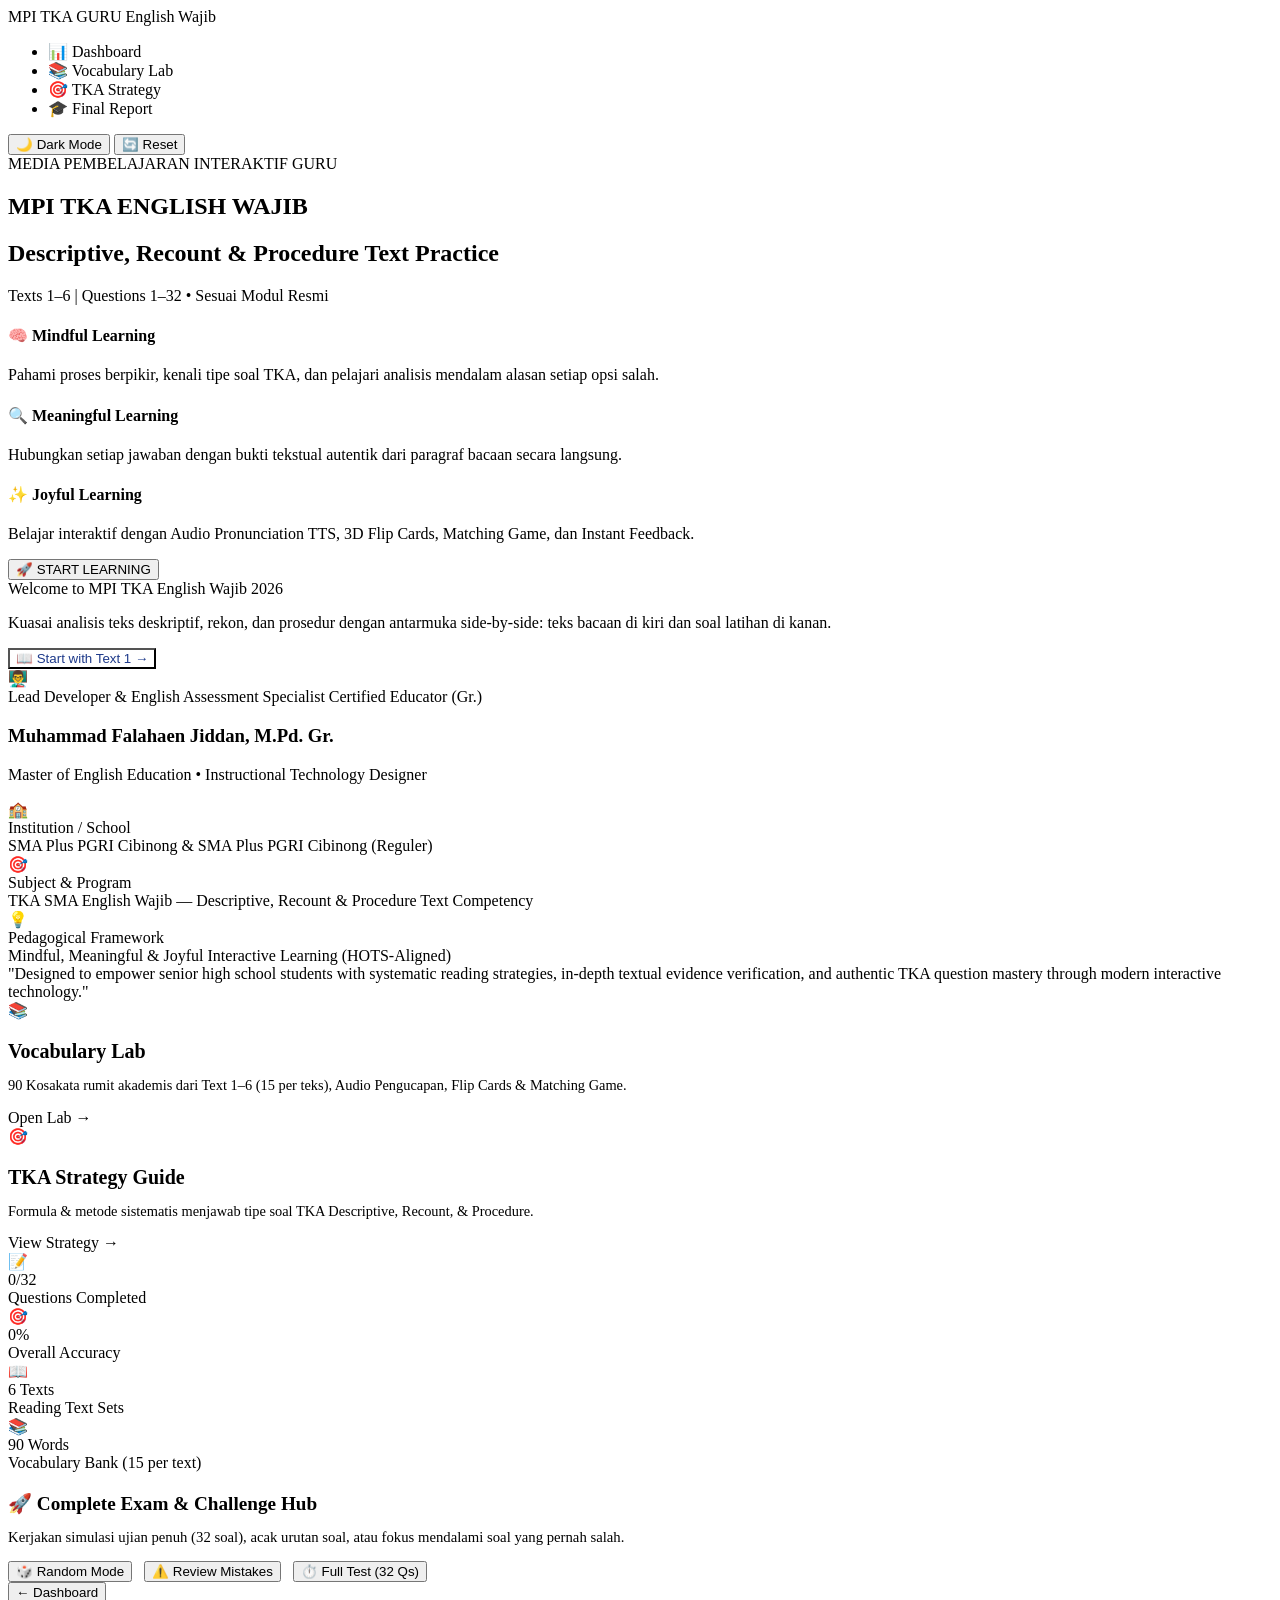
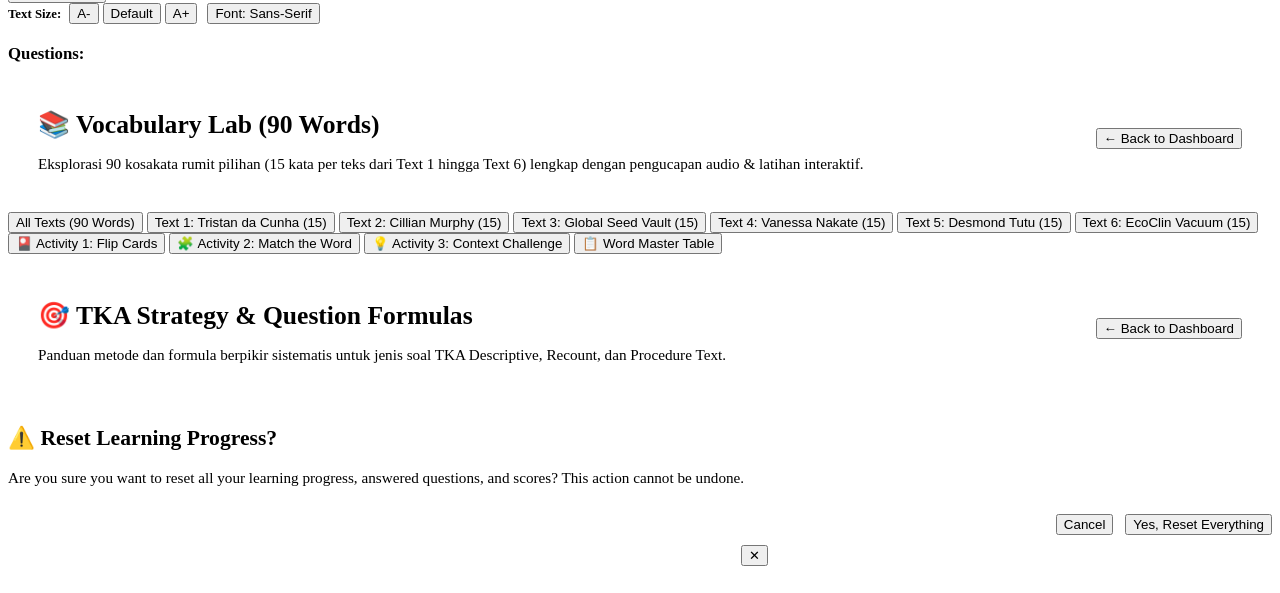
==== index.html @ 9bc015b2 "Upload index.html - MPI TKA English Wajib 2026" ====
<!DOCTYPE html>
<html lang="en" data-theme="light">
<head>
  <meta charset="UTF-8">
  <meta name="viewport" content="width=device-width, initial-scale=1.0">
  <title>MPI TKA ENGLISH WAJIB — Descriptive, Recount & Procedure Text Practice (Texts 1–6 | Questions 1–32)</title>
  <meta name="description" content="Media Pembelajaran Interaktif (MPI) TKA Bahasa Inggris SMA - Descriptive, Recount, & Procedure Text dengan Kunci Resmi, Bukti Tekstual, dan Analisis Pengecoh Lengkap.">
  
  <!-- Google Fonts: Inter & Merriweather -->
  <link rel="preconnect" href="https://fonts.googleapis.com">
  <link rel="preconnect" href="https://fonts.gstatic.com" crossorigin>
  <link href="https://fonts.googleapis.com/css2?family=Inter:wght@400;500;600;700;800;900&family=Merriweather:ital,wght@0,300;0,400;0,700;1,300;1,400&display=swap" rel="stylesheet">
  
  <!-- Stylesheet -->
  <link rel="stylesheet" href="style.css">
</head>
<body>
  <div class="app-container">
    
    <!-- ==========================================
         TOP NAVIGATION BAR (TEACHER MODE)
    ========================================== -->
    <header class="navbar">
      <div class="nav-brand" onclick="setView('dashboard')">
        <span class="brand-badge">MPI TKA GURU</span>
        <span class="brand-title">English Wajib</span>
      </div>

      <nav>
        <ul class="nav-links">
          <li class="nav-item active" data-view="dashboard" onclick="setView('dashboard')">📊 Dashboard</li>
          <li class="nav-item" data-view="vocab_lab" onclick="setView('vocab_lab')">📚 Vocabulary Lab</li>
          <li class="nav-item" data-view="tka_strategy" onclick="setView('tka_strategy')">🎯 TKA Strategy</li>
          <li class="nav-item" data-view="final_review" onclick="setView('final_review')">🎓 Final Report</li>
        </ul>
      </nav>

      <div class="nav-actions">
        <!-- Dark/Light Mode Switcher -->
        <button class="btn-theme-toggle" id="btn-theme-toggle" onclick="toggleTheme()">
          <span id="theme-icon">🌙</span> <span id="theme-label">Dark Mode</span>
        </button>
        <button class="btn btn-danger btn-sm" onclick="openResetModal()">🔄 Reset</button>
      </div>
    </header>

    <!-- ==========================================
         MAIN CONTENT VIEWS
    ========================================== -->
    <main class="main-view">

      <!-- 1. LANDING PAGE VIEW -->
      <section id="view-landing" class="view-section active">
        <div class="hero-container">
          <div class="hero-card">
            <span class="hero-subtitle-tag">MEDIA PEMBELAJARAN INTERAKTIF GURU</span>
            <h1 class="hero-title">MPI TKA ENGLISH WAJIB</h1>
            <h2 class="hero-subtitle">Descriptive, Recount & Procedure Text Practice</h2>
            <p class="hero-scope">Texts 1–6 | Questions 1–32 • Sesuai Modul Resmi</p>

            <div class="hero-features-grid">
              <div class="hero-feature-item">
                <h4>🧠 Mindful Learning</h4>
                <p>Pahami proses berpikir, kenali tipe soal TKA, dan pelajari analisis mendalam alasan setiap opsi salah.</p>
              </div>
              <div class="hero-feature-item">
                <h4>🔍 Meaningful Learning</h4>
                <p>Hubungkan setiap jawaban dengan bukti tekstual autentik dari paragraf bacaan secara langsung.</p>
              </div>
              <div class="hero-feature-item">
                <h4>✨ Joyful Learning</h4>
                <p>Belajar interaktif dengan Audio Pronunciation TTS, 3D Flip Cards, Matching Game, dan Instant Feedback.</p>
              </div>
            </div>

            <div>
              <button class="btn btn-primary btn-lg" onclick="setView('dashboard')">
                🚀 START LEARNING
              </button>
            </div>
          </div>
        </div>
      </section>

      <!-- 2. DASHBOARD VIEW -->
      <section id="view-dashboard" class="view-section">
        
        <!-- Welcome Hero Banner -->
        <div class="dashboard-hero-banner">
          <div>
            <div class="dash-banner-title">Welcome to MPI TKA English Wajib 2026</div>
            <p class="dash-banner-subtitle">Kuasai analisis teks deskriptif, rekon, dan prosedur dengan antarmuka side-by-side: teks bacaan di kiri dan soal latihan di kanan.</p>
          </div>
          <div>
            <button class="btn btn-primary btn-lg" style="background: white; color: #1e3a8a;" onclick="openTextWorkspace(1)">
              📖 Start with Text 1 →
            </button>
          </div>
        </div>

        <!-- Developer & Academic Profile Card (Top Position) -->
        <div class="developer-profile-card">
          <div class="dev-profile-header">
            <div class="dev-avatar-box">👨‍🏫</div>
            <div>
              <div class="dev-badge-row">
                <span class="badge badge-blue">Lead Developer & English Assessment Specialist</span>
                <span class="badge badge-green">Certified Educator (Gr.)</span>
              </div>
              <h3 class="dev-name">Muhammad Falahaen Jiddan, M.Pd. Gr.</h3>
              <p class="dev-role">Master of English Education • Instructional Technology Designer</p>
            </div>
          </div>

          <div class="dev-details-grid">
            <div class="dev-detail-item">
              <div class="dev-detail-icon">🏫</div>
              <div>
                <div class="dev-detail-label">Institution / School</div>
                <div class="dev-detail-value">SMA Plus PGRI Cibinong & SMA Plus PGRI Cibinong (Reguler)</div>
              </div>
            </div>

            <div class="dev-detail-item">
              <div class="dev-detail-icon">🎯</div>
              <div>
                <div class="dev-detail-label">Subject & Program</div>
                <div class="dev-detail-value">TKA SMA English Wajib — Descriptive, Recount & Procedure Text Competency</div>
              </div>
            </div>

            <div class="dev-detail-item">
              <div class="dev-detail-icon">💡</div>
              <div>
                <div class="dev-detail-label">Pedagogical Framework</div>
                <div class="dev-detail-value">Mindful, Meaningful & Joyful Interactive Learning (HOTS-Aligned)</div>
              </div>
            </div>
          </div>

          <div class="dev-bio-quote">
            "Designed to empower senior high school students with systematic reading strategies, in-depth textual evidence verification, and authentic TKA question mastery through modern interactive technology."
          </div>
        </div>

        <!-- Direct Hub Cards: Vocab Lab & TKA Strategy -->
        <div class="dash-hub-grid">
          <div class="dash-hub-card" onclick="setView('vocab_lab')">
            <div class="hub-card-left">
              <div class="hub-icon-box">📚</div>
              <div>
                <h3 style="font-size: 1.25rem; font-weight: 800; color: var(--text-main); margin-bottom: 4px;">Vocabulary Lab</h3>
                <p style="font-size: 0.9rem; color: var(--text-muted);">90 Kosakata rumit akademis dari Text 1–6 (15 per teks), Audio Pengucapan, Flip Cards & Matching Game.</p>
              </div>
            </div>
            <span class="btn btn-outline btn-sm">Open Lab →</span>
          </div>

          <div class="dash-hub-card" onclick="setView('tka_strategy')">
            <div class="hub-card-left">
              <div class="hub-icon-box" style="background: var(--accent-amber-light); color: var(--accent-amber);">🎯</div>
              <div>
                <h3 style="font-size: 1.25rem; font-weight: 800; color: var(--text-main); margin-bottom: 4px;">TKA Strategy Guide</h3>
                <p style="font-size: 0.9rem; color: var(--text-muted);">Formula & metode sistematis menjawab tipe soal TKA Descriptive, Recount, & Procedure.</p>
              </div>
            </div>
            <span class="btn btn-outline btn-sm">View Strategy →</span>
          </div>
        </div>

        <!-- Global Stats Overview -->
        <div class="overview-stats-grid">
          <div class="stat-card">
            <div class="stat-icon">📝</div>
            <div>
              <div class="stat-val" id="stat-total-questions">0/32</div>
              <div class="stat-label">Questions Completed</div>
            </div>
          </div>
          <div class="stat-card">
            <div class="stat-icon">🎯</div>
            <div>
              <div class="stat-val" id="stat-total-accuracy">0%</div>
              <div class="stat-label">Overall Accuracy</div>
            </div>
          </div>
          <div class="stat-card">
            <div class="stat-icon">📖</div>
            <div>
              <div class="stat-val">6 Texts</div>
              <div class="stat-label">Reading Text Sets</div>
            </div>
          </div>
          <div class="stat-card">
            <div class="stat-icon">📚</div>
            <div>
              <div class="stat-val">90 Words</div>
              <div class="stat-label">Vocabulary Bank (15 per text)</div>
            </div>
          </div>
        </div>

        <!-- 6 Text Modules Grid -->
        <div class="text-cards-grid" id="dashboard-text-cards">
          <!-- Dynamically injected text cards -->
        </div>

        <!-- Learning Modes Hub -->
        <div class="mode-triggers-grid">
          <div>
            <h3 style="font-size: 1.2rem; font-weight: 800; color: var(--text-main); margin-bottom: 4px;">🚀 Complete Exam & Challenge Hub</h3>
            <p style="font-size: 0.92rem; color: var(--text-muted);">Kerjakan simulasi ujian penuh (32 soal), acak urutan soal, atau fokus mendalami soal yang pernah salah.</p>
          </div>
          <div style="display: flex; gap: 12px; flex-wrap: wrap;">
            <button class="btn btn-outline" onclick="startTestMode('random')">🎲 Random Mode</button>
            <button class="btn btn-outline" onclick="startTestMode('review_mistakes')">⚠️ Review Mistakes</button>
            <button class="btn btn-primary" onclick="startTestMode('full_test')">⏱️ Full Test (32 Qs)</button>
          </div>
        </div>

      </section>

      <!-- 3. SIDE-BY-SIDE TEXT WORKSPACE (LEFT: READ TEXT | RIGHT: PRACTICE QUESTIONS) -->
      <section id="view-text_workspace" class="view-section">
        
        <!-- Top Toolbar -->
        <div class="workspace-top-bar">
          <div style="display: flex; align-items: center; gap: 14px;">
            <button class="btn btn-secondary btn-sm" onclick="setView('dashboard')">← Dashboard</button>
            <div id="workspace-text-title" style="font-size: 1.15rem; font-weight: 800; color: var(--text-main);"></div>
          </div>

          <div style="display: flex; align-items: center; gap: 12px;">
            <div class="font-size-control-group">
              <span style="font-size: 0.8rem; font-weight: 700; color: var(--text-muted); margin-right: 4px;">Text Size:</span>
              <button class="btn-font-ctrl" onclick="changeFontSize(-1)">A-</button>
              <button class="btn-font-ctrl" onclick="changeFontSize(0)">Default</button>
              <button class="btn-font-ctrl" onclick="changeFontSize(1)">A+</button>
              <button class="btn-font-ctrl" onclick="toggleFontFamily()" style="margin-left: 6px;">Font: <span id="font-family-label">Sans-Serif</span></button>
            </div>
          </div>
        </div>

        <!-- Split Grid Container -->
        <div class="workspace-split-container">
          
          <!-- LEFT PANEL: READING TEXT -->
          <div class="workspace-left-panel" id="workspace-left-reading-panel">
            <h2 class="reading-article-title" id="ws-reading-title"></h2>
            <div class="reading-citation" id="ws-reading-citation"></div>
            <div id="ws-reading-content">
              <!-- Paragraphs injected here -->
            </div>
          </div>

          <!-- RIGHT PANEL: PRACTICE QUESTIONS & INSTANT FEEDBACK -->
          <div class="workspace-right-panel" id="workspace-right-practice-panel">
            
            <div class="practice-header-bar">
              <span style="font-weight: 800; color: var(--text-main); font-size: 1.05rem;">Questions:</span>
              <div class="practice-q-nav" id="ws-practice-q-nav">
                <!-- Pills injected -->
              </div>
            </div>

            <!-- Main Question Canvas -->
            <div id="ws-practice-canvas">
              <!-- Question or Review Injected -->
            </div>

          </div>

        </div>
      </section>

      <!-- 4. GLOBAL VOCABULARY LAB VIEW -->
      <section id="view-vocab_lab" class="view-section">
        <div class="global-vocab-container">
          
          <div style="background: var(--bg-card); padding: 24px 30px; border-radius: 14px; border: 1px solid var(--border-color); display: flex; justify-content: space-between; align-items: center; flex-wrap: wrap; gap: 16px;">
            <div>
              <h2 style="font-size: 1.6rem; font-weight: 900; color: var(--text-main); margin-bottom: 4px;">📚 Vocabulary Lab (90 Words)</h2>
              <p style="font-size: 0.95rem; color: var(--text-muted);">Eksplorasi 90 kosakata rumit pilihan (15 kata per teks dari Text 1 hingga Text 6) lengkap dengan pengucapan audio & latihan interaktif.</p>
            </div>
            <button class="btn btn-secondary btn-sm" onclick="setView('dashboard')">← Back to Dashboard</button>
          </div>

          <!-- Filter by Text -->
          <div class="vocab-filter-pills">
            <button class="vocab-filter-pill active" data-textfilter="all" onclick="filterVocabByText('all')">All Texts (90 Words)</button>
            <button class="vocab-filter-pill" data-textfilter="1" onclick="filterVocabByText(1)">Text 1: Tristan da Cunha (15)</button>
            <button class="vocab-filter-pill" data-textfilter="2" onclick="filterVocabByText(2)">Text 2: Cillian Murphy (15)</button>
            <button class="vocab-filter-pill" data-textfilter="3" onclick="filterVocabByText(3)">Text 3: Global Seed Vault (15)</button>
            <button class="vocab-filter-pill" data-textfilter="4" onclick="filterVocabByText(4)">Text 4: Vanessa Nakate (15)</button>
            <button class="vocab-filter-pill" data-textfilter="5" onclick="filterVocabByText(5)">Text 5: Desmond Tutu (15)</button>
            <button class="vocab-filter-pill" data-textfilter="6" onclick="filterVocabByText(6)">Text 6: EcoClin Vacuum (15)</button>
          </div>

          <!-- Activity Nav -->
          <div class="vocab-activity-nav">
            <button class="vocab-mode-btn active" data-mode="flipcard" onclick="setGlobalVocabActivity('flipcard')">🎴 Activity 1: Flip Cards</button>
            <button class="vocab-mode-btn" data-mode="matching" onclick="setGlobalVocabActivity('matching')">🧩 Activity 2: Match the Word</button>
            <button class="vocab-mode-btn" data-mode="context" onclick="setGlobalVocabActivity('context')">💡 Activity 3: Context Challenge</button>
            <button class="vocab-mode-btn" data-mode="list" onclick="setGlobalVocabActivity('list')">📋 Word Master Table</button>
          </div>

          <!-- Content Canvas -->
          <div id="global-vocab-content-area"></div>

        </div>
      </section>

      <!-- 5. GLOBAL TKA STRATEGY VIEW -->
      <section id="view-tka_strategy" class="view-section">
        <div class="strategy-container">
          
          <div style="background: var(--bg-card); padding: 24px 30px; border-radius: 14px; border: 1px solid var(--border-color); display: flex; justify-content: space-between; align-items: center; flex-wrap: wrap; gap: 16px;">
            <div>
              <h2 style="font-size: 1.6rem; font-weight: 900; color: var(--text-main); margin-bottom: 4px;">🎯 TKA Strategy & Question Formulas</h2>
              <p style="font-size: 0.95rem; color: var(--text-muted);">Panduan metode dan formula berpikir sistematis untuk jenis soal TKA Descriptive, Recount, dan Procedure Text.</p>
            </div>
            <button class="btn btn-secondary btn-sm" onclick="setView('dashboard')">← Back to Dashboard</button>
          </div>

          <div class="strategy-grid" id="global-strategy-cards-container">
            <!-- Strategy cards injected here -->
          </div>

        </div>
      </section>

      <!-- 6. FINAL TKA REVIEW & REPORT -->
      <section id="view-final_review" class="view-section">
        <div id="final-review-container">
          <!-- Injected dynamically -->
        </div>
      </section>

      <!-- 7. FULL TEST / CHALLENGE MODE -->
      <section id="view-full_test" class="view-section">
        <div id="full-test-container" style="max-width: 980px; margin: 0 auto;">
          <!-- Injected dynamically -->
        </div>
      </section>

    </main>

    <!-- ==========================================
         MODALS & OVERLAYS
    ========================================== -->
    <div class="modal-overlay" id="reset-confirm-modal">
      <div class="modal-content">
        <h3 style="font-size: 1.35rem; font-weight: 800; color: var(--accent-red); margin-bottom: 12px;">⚠️ Reset Learning Progress?</h3>
        <p style="font-size: 0.95rem; color: var(--text-secondary); margin-bottom: 24px; line-height: 1.6;">
          Are you sure you want to reset all your learning progress, answered questions, and scores? This action cannot be undone.
        </p>
        <div style="display: flex; justify-content: flex-end; gap: 12px;">
          <button class="btn btn-secondary" onclick="closeModal('reset-confirm-modal')">Cancel</button>
          <button class="btn btn-danger" onclick="confirmResetProgress()">Yes, Reset Everything</button>
        </div>
      </div>
    </div>

    <div class="modal-overlay" id="generic-modal">
      <div class="modal-content" style="max-width: 760px;">
        <div style="display: flex; justify-content: space-between; align-items: center; margin-bottom: 16px;">
          <h3 id="generic-modal-title" style="font-size: 1.3rem; font-weight: 800; color: var(--text-main);"></h3>
          <button class="btn btn-secondary btn-sm" onclick="closeModal('generic-modal')">✕</button>
        </div>
        <div id="generic-modal-body"></div>
      </div>
    </div>

    <!-- Toast Notification Container -->
    <div class="toast-container" id="toast-container"></div>

  </div>

  <!-- JavaScript Modules -->
  <script src="data.js"></script>
  <script src="app.js"></script>
</body>
</html>
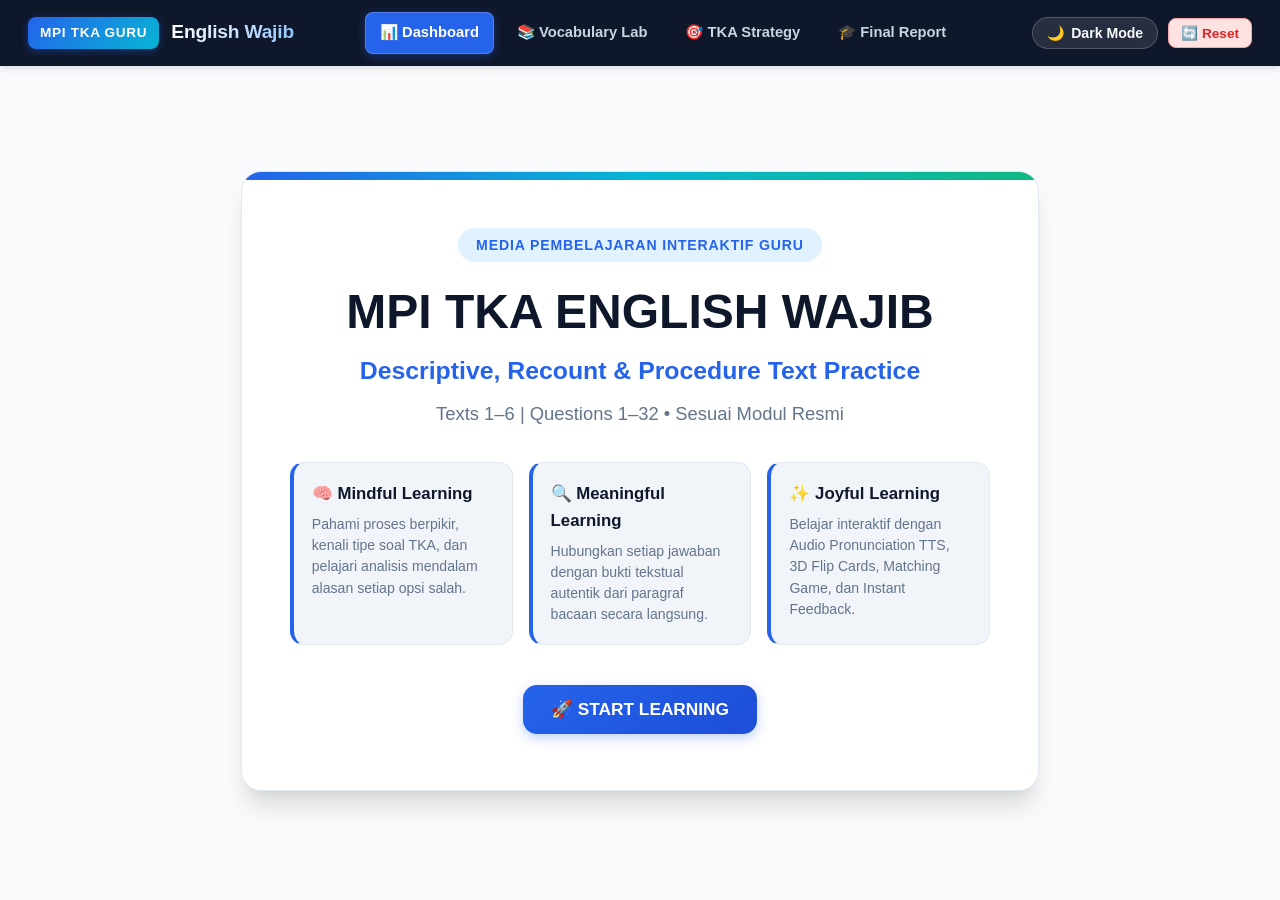
==== commit d05314fc: "Upload index.html - MPI TKA English Wajib 2026" ====
--- a/index.html
+++ b/index.html
@@ -296,13 +296,6 @@
             <button class="vocab-filter-pill" data-textfilter="6" onclick="filterVocabByText(6)">Text 6: EcoClin Vacuum (15)</button>
           </div>
 
-          <!-- Activity Nav -->
-          <div class="vocab-activity-nav">
-            <button class="vocab-mode-btn active" data-mode="flipcard" onclick="setGlobalVocabActivity('flipcard')">🎴 Activity 1: Flip Cards</button>
-            <button class="vocab-mode-btn" data-mode="matching" onclick="setGlobalVocabActivity('matching')">🧩 Activity 2: Match the Word</button>
-            <button class="vocab-mode-btn" data-mode="context" onclick="setGlobalVocabActivity('context')">💡 Activity 3: Context Challenge</button>
-            <button class="vocab-mode-btn" data-mode="list" onclick="setGlobalVocabActivity('list')">📋 Word Master Table</button>
-          </div>
 
           <!-- Content Canvas -->
           <div id="global-vocab-content-area"></div>
--- a/style.css
+++ b/style.css
@@ -0,0 +1,1832 @@
+/* ==========================================
+   MPI TKA BAHASA INGGRIS - NARRATIVE TEXT
+   STYLESHEET (style.css)
+   Clean, Academic, Modern, Responsive 16:9 UI
+   Split Workspace: Text on Left, Questions on Right
+   ========================================== */
+
+:root {
+  /* Common Accents */
+  --academic-blue: #2563eb;
+  --academic-blue-light: #3b82f6;
+  --academic-blue-dark: #1d4ed8;
+  --accent-cyan: #0ea5e9;
+  --accent-cyan-light: #e0f2fe;
+  --accent-teal: #0d9488;
+  --accent-amber: #d97706;
+  --accent-amber-light: #fef3c7;
+  --accent-red: #dc2626;
+  --accent-red-light: #fee2e2;
+  --accent-green: #16a34a;
+  --accent-green-light: #dcfce7;
+  --accent-purple: #9333ea;
+  --accent-purple-light: #f3e8ff;
+
+  /* LIGHT THEME VARIABLES */
+  --bg-main: #f8fafc;
+  --bg-card: #ffffff;
+  --bg-card-alt: #f1f5f9;
+  --bg-card-hover: #f8fafc;
+  --bg-nav: #0f172a;
+  --border-color: #e2e8f0;
+  --border-focus: #3b82f6;
+
+  --text-main: #0f172a;
+  --text-secondary: #334155;
+  --text-muted: #64748b;
+  --text-light: #f8fafc;
+
+  --reading-bg: #ffffff;
+  --reading-text: #1e293b;
+  --reading-border: #e2e8f0;
+  --reading-p-num-bg: #e0f2fe;
+  --reading-p-num-text: #0369a1;
+
+  --shadow-sm: 0 1px 3px rgba(0,0,0,0.06), 0 1px 2px rgba(0,0,0,0.04);
+  --shadow-md: 0 4px 6px -1px rgba(0,0,0,0.08), 0 2px 4px -2px rgba(0,0,0,0.05);
+  --shadow-lg: 0 10px 15px -3px rgba(0,0,0,0.1), 0 4px 6px -4px rgba(0,0,0,0.05);
+  --shadow-xl: 0 20px 25px -5px rgba(0,0,0,0.12), 0 8px 10px -6px rgba(0,0,0,0.06);
+
+  --radius-sm: 8px;
+  --radius-md: 14px;
+  --radius-lg: 20px;
+  --radius-full: 9999px;
+
+  --font-sans: 'Inter', -apple-system, BlinkMacSystemFont, 'Segoe UI', Roboto, Helvetica, Arial, sans-serif;
+  --font-serif: 'Merriweather', Georgia, serif;
+}
+
+/* ==========================================
+   DARK THEME VARIABLES
+========================================== */
+[data-theme="dark"] {
+  --bg-main: #0b0f19;
+  --bg-card: #131b2e;
+  --bg-card-alt: #1e293b;
+  --bg-card-hover: #1c263c;
+  --bg-nav: #070a12;
+  --border-color: #27354f;
+  --border-focus: #60a5fa;
+
+  --text-main: #f1f5f9;
+  --text-secondary: #cbd5e1;
+  --text-muted: #94a3b8;
+  --text-light: #ffffff;
+
+  --reading-bg: #111827;
+  --reading-text: #f3f4f6;
+  --reading-border: #1f2937;
+  --reading-p-num-bg: #1e3a8a;
+  --reading-p-num-text: #93c5fd;
+
+  --accent-cyan-light: #082f49;
+  --accent-amber-light: #451a03;
+  --accent-red-light: #450a0a;
+  --accent-green-light: #052e16;
+  --accent-purple-light: #3b0764;
+
+  --shadow-sm: 0 1px 3px rgba(0,0,0,0.4);
+  --shadow-md: 0 4px 8px rgba(0,0,0,0.5);
+  --shadow-lg: 0 10px 20px rgba(0,0,0,0.6);
+  --shadow-xl: 0 20px 30px rgba(0,0,0,0.7);
+}
+
+* {
+  margin: 0;
+  padding: 0;
+  box-sizing: border-box;
+  transition: background-color 0.2s ease, border-color 0.2s ease, color 0.2s ease;
+}
+
+body {
+  font-family: var(--font-sans);
+  background-color: var(--bg-main);
+  color: var(--text-main);
+  line-height: 1.6;
+  font-size: 16px;
+  overflow-x: hidden;
+  -webkit-font-smoothing: antialiased;
+}
+
+.app-container {
+  min-height: 100vh;
+  display: flex;
+  flex-direction: column;
+}
+
+/* ==========================================
+   NAVBAR
+========================================== */
+.navbar {
+  background-color: var(--bg-nav);
+  color: var(--text-light);
+  padding: 12px 28px;
+  display: flex;
+  align-items: center;
+  justify-content: space-between;
+  box-shadow: var(--shadow-md);
+  position: sticky;
+  top: 0;
+  z-index: 100;
+  border-bottom: 1px solid var(--border-color);
+}
+
+.nav-brand {
+  display: flex;
+  align-items: center;
+  gap: 12px;
+  cursor: pointer;
+}
+
+.brand-badge {
+  background: linear-gradient(135deg, #2563eb, #06b6d4);
+  color: white;
+  font-weight: 800;
+  font-size: 0.85rem;
+  padding: 5px 12px;
+  border-radius: var(--radius-sm);
+  letter-spacing: 0.05em;
+  box-shadow: 0 2px 8px rgba(37, 99, 235, 0.4);
+}
+
+.brand-title {
+  font-size: 1.2rem;
+  font-weight: 800;
+  letter-spacing: -0.01em;
+  background: linear-gradient(90deg, #ffffff, #93c5fd);
+  -webkit-background-clip: text;
+  -webkit-text-fill-color: transparent;
+}
+
+.nav-links {
+  display: flex;
+  align-items: center;
+  gap: 8px;
+  list-style: none;
+}
+
+.nav-item {
+  display: inline-flex;
+  align-items: center;
+  gap: 6px;
+  padding: 8px 14px;
+  border-radius: var(--radius-sm);
+  color: #cbd5e1;
+  font-weight: 600;
+  font-size: 0.92rem;
+  cursor: pointer;
+  border: 1px solid transparent;
+  user-select: none;
+}
+
+.nav-item:hover {
+  color: white;
+  background-color: rgba(255, 255, 255, 0.08);
+}
+
+.nav-item.active {
+  color: white;
+  background-color: var(--academic-blue);
+  border-color: rgba(255, 255, 255, 0.2);
+  box-shadow: 0 2px 10px rgba(37, 99, 235, 0.4);
+}
+
+.nav-actions {
+  display: flex;
+  align-items: center;
+  gap: 10px;
+}
+
+.btn-theme-toggle {
+  background: rgba(255, 255, 255, 0.1);
+  color: var(--text-light);
+  border: 1px solid rgba(255, 255, 255, 0.2);
+  padding: 7px 14px;
+  border-radius: var(--radius-full);
+  font-size: 0.88rem;
+  font-weight: 600;
+  cursor: pointer;
+  display: inline-flex;
+  align-items: center;
+  gap: 6px;
+}
+
+.btn-theme-toggle:hover {
+  background: rgba(255, 255, 255, 0.2);
+  transform: translateY(-1px);
+}
+
+/* ==========================================
+   BUTTONS & BADGES
+========================================== */
+.btn {
+  display: inline-flex;
+  align-items: center;
+  justify-content: center;
+  gap: 8px;
+  padding: 10px 18px;
+  font-size: 0.95rem;
+  font-weight: 600;
+  border-radius: var(--radius-md);
+  border: none;
+  cursor: pointer;
+  font-family: inherit;
+  user-select: none;
+  text-decoration: none;
+  transition: all 0.2s cubic-bezier(0.4, 0, 0.2, 1);
+}
+
+.btn-primary {
+  background: linear-gradient(135deg, #2563eb, #1d4ed8);
+  color: white;
+  box-shadow: 0 4px 12px rgba(37, 99, 235, 0.3);
+}
+
+.btn-primary:hover {
+  background: linear-gradient(135deg, #3b82f6, #2563eb);
+  transform: translateY(-2px);
+  box-shadow: 0 6px 16px rgba(37, 99, 235, 0.45);
+}
+
+.btn-secondary {
+  background-color: var(--bg-card-alt);
+  color: var(--text-main);
+  border: 1px solid var(--border-color);
+}
+
+.btn-secondary:hover {
+  background-color: var(--border-color);
+  transform: translateY(-1px);
+}
+
+.btn-outline {
+  background-color: transparent;
+  border: 1.5px solid var(--academic-blue);
+  color: var(--academic-blue);
+}
+
+.btn-outline:hover {
+  background-color: var(--accent-cyan-light);
+  transform: translateY(-1px);
+}
+
+.btn-danger {
+  background-color: var(--accent-red-light);
+  color: var(--accent-red);
+  border: 1px solid #fca5a5;
+}
+
+.btn-danger:hover {
+  background-color: #fee2e2;
+  transform: translateY(-1px);
+}
+
+.btn-success {
+  background-color: var(--accent-green-light);
+  color: var(--accent-green);
+  border: 1px solid #86efac;
+}
+
+.btn-success:hover {
+  background-color: #bbf7d0;
+  transform: translateY(-1px);
+}
+
+.btn-sm {
+  padding: 6px 12px;
+  font-size: 0.85rem;
+  border-radius: var(--radius-sm);
+}
+
+.btn-lg {
+  padding: 14px 28px;
+  font-size: 1.08rem;
+  border-radius: var(--radius-md);
+  font-weight: 700;
+}
+
+.badge {
+  display: inline-flex;
+  align-items: center;
+  gap: 5px;
+  padding: 4px 10px;
+  border-radius: var(--radius-full);
+  font-size: 0.78rem;
+  font-weight: 700;
+  letter-spacing: 0.04em;
+  text-transform: uppercase;
+}
+
+.badge-blue { background: var(--accent-cyan-light); color: var(--academic-blue); }
+.badge-green { background: var(--accent-green-light); color: var(--accent-green); }
+.badge-amber { background: var(--accent-amber-light); color: var(--accent-amber); }
+.badge-purple { background: var(--accent-purple-light); color: var(--accent-purple); }
+.badge-cyan { background: var(--accent-cyan-light); color: #0284c7; }
+.badge-gray { background: var(--bg-card-alt); color: var(--text-muted); }
+
+/* ==========================================
+   MAIN VIEWS CONTAINER
+========================================== */
+.main-view {
+  flex: 1;
+  padding: 24px 32px;
+  max-width: 1480px;
+  margin: 0 auto;
+  width: 100%;
+}
+
+.view-section {
+  display: none;
+  animation: fadeIn 0.25s ease forwards;
+}
+
+.view-section.active {
+  display: block;
+}
+
+@keyframes fadeIn {
+  from { opacity: 0; transform: translateY(8px); }
+  to { opacity: 1; transform: translateY(0); }
+}
+
+/* ==========================================
+   LANDING HERO VIEW
+========================================== */
+.hero-container {
+  display: flex;
+  flex-direction: column;
+  align-items: center;
+  justify-content: center;
+  text-align: center;
+  min-height: calc(100vh - 120px);
+  padding: 30px 20px;
+}
+
+.hero-card {
+  background: var(--bg-card);
+  border-radius: var(--radius-lg);
+  padding: 56px 48px;
+  max-width: 900px;
+  box-shadow: var(--shadow-xl);
+  border: 1px solid var(--border-color);
+  position: relative;
+  overflow: hidden;
+}
+
+.hero-card::before {
+  content: '';
+  position: absolute;
+  top: 0;
+  left: 0;
+  right: 0;
+  height: 8px;
+  background: linear-gradient(90deg, #2563eb, #06b6d4, #10b981);
+}
+
+.hero-subtitle-tag {
+  display: inline-block;
+  background: var(--accent-cyan-light);
+  color: var(--academic-blue);
+  font-weight: 800;
+  font-size: 0.88rem;
+  padding: 6px 18px;
+  border-radius: var(--radius-full);
+  margin-bottom: 22px;
+  letter-spacing: 0.06em;
+}
+
+.hero-title {
+  font-size: 3rem;
+  font-weight: 900;
+  color: var(--text-main);
+  line-height: 1.15;
+  margin-bottom: 12px;
+}
+
+.hero-subtitle {
+  font-size: 1.55rem;
+  font-weight: 700;
+  color: var(--academic-blue);
+  margin-bottom: 8px;
+}
+
+.hero-scope {
+  font-size: 1.15rem;
+  color: var(--text-muted);
+  font-weight: 500;
+  margin-bottom: 34px;
+}
+
+.hero-features-grid {
+  display: grid;
+  grid-template-columns: repeat(auto-fit, minmax(220px, 1fr));
+  gap: 16px;
+  margin-bottom: 40px;
+  text-align: left;
+}
+
+.hero-feature-item {
+  background: var(--bg-card-alt);
+  padding: 18px;
+  border-radius: var(--radius-md);
+  border: 1px solid var(--border-color);
+  border-left: 4px solid var(--academic-blue);
+}
+
+.hero-feature-item h4 {
+  font-size: 1.05rem;
+  color: var(--text-main);
+  margin-bottom: 6px;
+}
+
+.hero-feature-item p {
+  font-size: 0.88rem;
+  color: var(--text-muted);
+  line-height: 1.5;
+}
+
+/* ==========================================
+   DASHBOARD VIEW
+========================================== */
+.dashboard-hero-banner {
+  background: linear-gradient(135deg, #1e3a8a, #0f172a);
+  color: white;
+  border-radius: var(--radius-lg);
+  padding: 32px 36px;
+  margin-bottom: 28px;
+  box-shadow: var(--shadow-lg);
+  display: flex;
+  align-items: center;
+  justify-content: space-between;
+  flex-wrap: wrap;
+  gap: 20px;
+  position: relative;
+  overflow: hidden;
+}
+
+.dashboard-hero-banner::after {
+  content: '';
+  position: absolute;
+  top: -50%;
+  right: -10%;
+  width: 300px;
+  height: 300px;
+  background: radial-gradient(circle, rgba(56, 189, 248, 0.25) 0%, rgba(56, 189, 248, 0) 70%);
+  border-radius: 50%;
+}
+
+.dash-banner-title {
+  font-size: 1.85rem;
+  font-weight: 900;
+  margin-bottom: 6px;
+  background: linear-gradient(90deg, #ffffff, #93c5fd);
+  -webkit-background-clip: text;
+  -webkit-text-fill-color: transparent;
+}
+
+.dash-banner-subtitle {
+  font-size: 1.05rem;
+  color: #cbd5e1;
+  max-width: 650px;
+}
+
+.dash-hub-grid {
+  display: grid;
+  grid-template-columns: 1fr 1fr;
+  gap: 20px;
+  margin-bottom: 30px;
+}
+
+.dash-hub-card {
+  background: var(--bg-card);
+  border-radius: var(--radius-md);
+  border: 1px solid var(--border-color);
+  padding: 24px 28px;
+  display: flex;
+  align-items: center;
+  justify-content: space-between;
+  box-shadow: var(--shadow-sm);
+  cursor: pointer;
+  transition: transform 0.2s ease, box-shadow 0.2s ease, border-color 0.2s ease;
+}
+
+.dash-hub-card:hover {
+  transform: translateY(-3px);
+  box-shadow: var(--shadow-md);
+  border-color: var(--academic-blue);
+}
+
+.hub-card-left {
+  display: flex;
+  align-items: center;
+  gap: 18px;
+}
+
+.hub-icon-box {
+  width: 58px;
+  height: 58px;
+  border-radius: var(--radius-md);
+  display: flex;
+  align-items: center;
+  justify-content: center;
+  font-size: 1.8rem;
+  background: var(--accent-cyan-light);
+  color: var(--academic-blue);
+}
+
+.overview-stats-grid {
+  display: grid;
+  grid-template-columns: repeat(auto-fit, minmax(220px, 1fr));
+  gap: 20px;
+  margin-bottom: 32px;
+}
+
+.stat-card {
+  background: var(--bg-card);
+  padding: 22px 24px;
+  border-radius: var(--radius-md);
+  border: 1px solid var(--border-color);
+  box-shadow: var(--shadow-sm);
+  display: flex;
+  align-items: center;
+  gap: 18px;
+  transition: transform 0.2s ease, box-shadow 0.2s ease;
+}
+
+.stat-card:hover {
+  transform: translateY(-2px);
+  box-shadow: var(--shadow-md);
+  border-color: var(--academic-blue);
+}
+
+.stat-icon {
+  width: 56px;
+  height: 56px;
+  border-radius: var(--radius-md);
+  display: flex;
+  align-items: center;
+  justify-content: center;
+  font-size: 1.6rem;
+  background: var(--accent-cyan-light);
+  color: var(--academic-blue);
+  flex-shrink: 0;
+}
+
+.stat-val {
+  font-size: 1.7rem;
+  font-weight: 900;
+  color: var(--text-main);
+  line-height: 1.1;
+}
+
+.stat-label {
+  font-size: 0.88rem;
+  color: var(--text-muted);
+  font-weight: 600;
+  margin-top: 2px;
+}
+
+.text-cards-grid {
+  display: grid;
+  grid-template-columns: repeat(auto-fit, minmax(310px, 1fr));
+  gap: 24px;
+  margin-bottom: 36px;
+}
+
+.text-module-card {
+  background: var(--bg-card);
+  border-radius: var(--radius-md);
+  border: 1px solid var(--border-color);
+  box-shadow: var(--shadow-md);
+  padding: 24px;
+  display: flex;
+  flex-direction: column;
+  justify-content: space-between;
+  transition: transform 0.2s ease, box-shadow 0.2s ease, border-color 0.2s ease;
+  position: relative;
+  overflow: hidden;
+}
+
+.text-module-card:hover {
+  transform: translateY(-4px);
+  box-shadow: var(--shadow-lg);
+  border-color: var(--academic-blue);
+}
+
+.card-theme-bar {
+  position: absolute;
+  top: 0;
+  left: 0;
+  right: 0;
+  height: 4px;
+}
+
+.theme-bar-1 { background: linear-gradient(90deg, #f59e0b, #ef4444); }
+.theme-bar-2 { background: linear-gradient(90deg, #3b82f6, #8b5cf6); }
+.theme-bar-3 { background: linear-gradient(90deg, #10b981, #06b6d4); }
+.theme-bar-4 { background: linear-gradient(90deg, #ec4899, #6366f1); }
+.theme-bar-5 { background: linear-gradient(90deg, #8b5cf6, #ec4899); }
+.theme-bar-6 { background: linear-gradient(90deg, #06b6d4, #10b981); }
+
+.card-top {
+  display: flex;
+  justify-content: space-between;
+  align-items: center;
+  margin-bottom: 12px;
+  margin-top: 4px;
+}
+
+.text-module-title {
+  font-size: 1.25rem;
+  font-weight: 800;
+  color: var(--text-main);
+  margin-bottom: 6px;
+  line-height: 1.35;
+}
+
+.text-module-genre {
+  font-size: 0.82rem;
+  color: var(--academic-blue);
+  font-weight: 700;
+  margin-bottom: 10px;
+  text-transform: uppercase;
+  letter-spacing: 0.03em;
+}
+
+.text-module-excerpt {
+  font-size: 0.9rem;
+  color: var(--text-secondary);
+  line-height: 1.5;
+  margin-bottom: 18px;
+  font-family: var(--font-serif);
+  font-style: italic;
+  display: -webkit-box;
+  -webkit-line-clamp: 2;
+  -webkit-box-orient: vertical;
+  overflow: hidden;
+}
+
+.card-meta-chips {
+  display: flex;
+  gap: 8px;
+  flex-wrap: wrap;
+  margin-bottom: 16px;
+}
+
+.meta-chip {
+  background: var(--bg-card-alt);
+  padding: 4px 10px;
+  border-radius: var(--radius-sm);
+  font-size: 0.8rem;
+  color: var(--text-muted);
+  font-weight: 600;
+}
+
+.card-progress-bar {
+  height: 8px;
+  background: var(--bg-card-alt);
+  border-radius: var(--radius-full);
+  overflow: hidden;
+  margin-bottom: 18px;
+}
+
+.card-progress-fill {
+  height: 100%;
+  background: linear-gradient(90deg, #3b82f6, #10b981);
+  width: 0%;
+  transition: width 0.4s ease;
+}
+
+.card-footer {
+  display: flex;
+  justify-content: space-between;
+  align-items: center;
+  padding-top: 16px;
+  border-top: 1px solid var(--border-color);
+  gap: 8px;
+}
+
+.mode-triggers-grid {
+  background: var(--bg-card);
+  border-radius: var(--radius-md);
+  padding: 26px 30px;
+  border: 1px solid var(--border-color);
+  box-shadow: var(--shadow-sm);
+  display: flex;
+  align-items: center;
+  justify-content: space-between;
+  flex-wrap: wrap;
+  gap: 20px;
+}
+
+.developer-profile-card {
+  background: var(--bg-card);
+  border-radius: var(--radius-lg);
+  border: 1px solid var(--border-color);
+  box-shadow: var(--shadow-md);
+  padding: 32px 36px;
+  margin-top: 0;
+  margin-bottom: 28px;
+  position: relative;
+  overflow: hidden;
+}
+
+.developer-profile-card::before {
+  content: '';
+  position: absolute;
+  top: 0;
+  left: 0;
+  right: 0;
+  height: 5px;
+  background: linear-gradient(90deg, #1d4ed8, #0ea5e9, #10b981);
+}
+
+.dev-profile-header {
+  display: flex;
+  align-items: center;
+  gap: 20px;
+  flex-wrap: wrap;
+  margin-bottom: 24px;
+}
+
+.dev-avatar-box {
+  width: 70px;
+  height: 70px;
+  border-radius: var(--radius-md);
+  background: linear-gradient(135deg, #1e40af, #0284c7);
+  color: white;
+  display: flex;
+  align-items: center;
+  justify-content: center;
+  font-size: 2.2rem;
+  box-shadow: 0 4px 14px rgba(30, 64, 175, 0.35);
+  flex-shrink: 0;
+}
+
+.dev-badge-row {
+  display: flex;
+  gap: 8px;
+  flex-wrap: wrap;
+  margin-bottom: 6px;
+}
+
+.dev-name {
+  font-size: 1.45rem;
+  font-weight: 900;
+  color: var(--text-main);
+  margin: 4px 0 3px 0;
+  letter-spacing: -0.01em;
+}
+
+.dev-role {
+  font-size: 0.92rem;
+  color: var(--academic-blue);
+  font-weight: 700;
+}
+
+.dev-details-grid {
+  display: grid;
+  grid-template-columns: repeat(auto-fit, minmax(260px, 1fr));
+  gap: 16px;
+  margin-bottom: 22px;
+}
+
+.dev-detail-item {
+  background: var(--bg-card-alt);
+  padding: 16px 20px;
+  border-radius: var(--radius-md);
+  border: 1px solid var(--border-color);
+  display: flex;
+  align-items: flex-start;
+  gap: 14px;
+}
+
+.dev-detail-icon {
+  font-size: 1.4rem;
+  line-height: 1;
+  margin-top: 2px;
+}
+
+.dev-detail-label {
+  font-size: 0.78rem;
+  font-weight: 800;
+  color: var(--text-muted);
+  text-transform: uppercase;
+  letter-spacing: 0.05em;
+  margin-bottom: 3px;
+}
+
+.dev-detail-value {
+  font-size: 0.95rem;
+  font-weight: 700;
+  color: var(--text-main);
+  line-height: 1.45;
+}
+
+.dev-bio-quote {
+  background: var(--accent-cyan-light);
+  border-left: 4px solid var(--academic-blue);
+  padding: 16px 20px;
+  border-radius: var(--radius-sm);
+  font-size: 0.92rem;
+  color: var(--text-secondary);
+  font-style: italic;
+  line-height: 1.6;
+}
+
+/* ==========================================
+   SIDE-BY-SIDE SPLIT WORKSPACE
+========================================== */
+.workspace-top-bar {
+  background: var(--bg-card);
+  border-radius: var(--radius-md);
+  padding: 14px 24px;
+  border: 1px solid var(--border-color);
+  box-shadow: var(--shadow-sm);
+  margin-bottom: 18px;
+  display: flex;
+  justify-content: space-between;
+  align-items: center;
+  flex-wrap: wrap;
+  gap: 12px;
+}
+
+.workspace-split-container {
+  display: grid;
+  grid-template-columns: 1.15fr 1fr;
+  gap: 24px;
+  align-items: stretch;
+  min-height: calc(100vh - 200px);
+}
+
+.workspace-left-panel {
+  background: var(--reading-bg);
+  border-radius: var(--radius-md);
+  border: 1px solid var(--reading-border);
+  box-shadow: var(--shadow-md);
+  padding: 32px 36px;
+  overflow-y: auto;
+  max-height: calc(100vh - 200px);
+  position: relative;
+}
+
+.reading-top-toolbar {
+  display: flex;
+  justify-content: space-between;
+  align-items: center;
+  margin-bottom: 18px;
+  padding-bottom: 12px;
+  border-bottom: 1px solid var(--border-color);
+  flex-wrap: wrap;
+  gap: 10px;
+}
+
+.font-size-control-group {
+  display: flex;
+  align-items: center;
+  gap: 6px;
+  background: var(--bg-card-alt);
+  padding: 4px 8px;
+  border-radius: var(--radius-sm);
+  border: 1px solid var(--border-color);
+}
+
+.btn-font-ctrl {
+  background: var(--bg-card);
+  border: 1px solid var(--border-color);
+  color: var(--text-main);
+  padding: 3px 10px;
+  border-radius: 4px;
+  font-weight: 700;
+  font-size: 0.85rem;
+  cursor: pointer;
+}
+
+.btn-font-ctrl:hover {
+  background: var(--academic-blue);
+  color: white;
+  border-color: var(--academic-blue);
+}
+
+.reading-article-title {
+  font-size: 1.55rem;
+  font-weight: 900;
+  color: var(--text-main);
+  margin-bottom: 6px;
+  line-height: 1.3;
+}
+
+.reading-citation {
+  font-size: 0.85rem;
+  color: var(--text-muted);
+  font-style: italic;
+  margin-bottom: 22px;
+}
+
+.reading-paragraph {
+  font-family: inherit;
+  font-size: var(--reading-font-size, 1.18rem);
+  line-height: 1.9;
+  color: var(--reading-text);
+  margin-bottom: 24px;
+  position: relative;
+  padding-left: 36px;
+  transition: font-size 0.2s ease;
+}
+
+.p-number {
+  position: absolute;
+  left: 0;
+  top: 4px;
+  font-family: var(--font-sans);
+  font-size: 0.75rem;
+  font-weight: 800;
+  color: var(--reading-p-num-text);
+  background: var(--reading-p-num-bg);
+  padding: 2px 8px;
+  border-radius: var(--radius-sm);
+  user-select: none;
+}
+
+.btn-amber {
+  background: linear-gradient(135deg, #f59e0b, #d97706);
+  color: white;
+  box-shadow: 0 4px 12px rgba(245, 158, 11, 0.35);
+  border: none;
+}
+
+.btn-amber:hover {
+  background: linear-gradient(135deg, #fbbf24, #f59e0b);
+  transform: translateY(-2px);
+  box-shadow: 0 6px 16px rgba(245, 158, 11, 0.5);
+}
+
+.evidence-highlight-target {
+  background-color: #fef08a !important;
+  color: #1e293b !important;
+  box-shadow: 0 0 0 3px #f59e0b, 0 6px 18px rgba(245, 158, 11, 0.45);
+  border-radius: 6px;
+  padding: 4px 8px;
+  animation: pulseTarget 1.5s infinite;
+  display: inline;
+  scroll-margin-top: 100px;
+}
+
+@keyframes pulseTarget {
+  0% { box-shadow: 0 0 0 2px #f59e0b; }
+  50% { box-shadow: 0 0 0 8px rgba(245, 158, 11, 0.4); }
+  100% { box-shadow: 0 0 0 2px #f59e0b; }
+}
+
+.evidence-badge-tag {
+  display: inline-block;
+  background: #f59e0b;
+  color: white;
+  font-size: 0.72rem;
+  font-weight: 900;
+  padding: 2px 8px;
+  border-radius: 4px;
+  margin-right: 6px;
+  text-transform: uppercase;
+  vertical-align: middle;
+}
+
+.workspace-right-panel {
+  background: var(--bg-card);
+  border-radius: var(--radius-md);
+  border: 1px solid var(--border-color);
+  box-shadow: var(--shadow-md);
+  padding: 28px 32px;
+  overflow-y: auto;
+  max-height: calc(100vh - 200px);
+}
+
+.practice-header-bar {
+  display: flex;
+  justify-content: space-between;
+  align-items: center;
+  margin-bottom: 20px;
+  flex-wrap: wrap;
+  gap: 10px;
+}
+
+.practice-q-nav {
+  display: flex;
+  gap: 8px;
+  flex-wrap: wrap;
+}
+
+.q-nav-pill {
+  width: 38px;
+  height: 38px;
+  border-radius: var(--radius-sm);
+  border: 1px solid var(--border-color);
+  background: var(--bg-card-alt);
+  color: var(--text-main);
+  font-weight: 800;
+  font-size: 0.92rem;
+  cursor: pointer;
+  transition: all 0.15s ease;
+}
+
+.q-nav-pill:hover {
+  border-color: var(--academic-blue);
+}
+
+.q-nav-pill.active {
+  background: var(--academic-blue);
+  color: white;
+  border-color: var(--academic-blue);
+  box-shadow: 0 2px 8px rgba(37, 99, 235, 0.4);
+}
+
+.q-nav-pill.answered-correct {
+  background: var(--accent-green);
+  color: white;
+  border-color: var(--accent-green);
+}
+
+.q-nav-pill.answered-incorrect {
+  background: var(--accent-red);
+  color: white;
+  border-color: var(--accent-red);
+}
+
+.q-badge-row {
+  display: flex;
+  justify-content: space-between;
+  align-items: center;
+  margin-bottom: 16px;
+}
+
+.q-title-text {
+  font-size: 1.25rem;
+  font-weight: 700;
+  color: var(--text-main);
+  line-height: 1.55;
+  margin-bottom: 24px;
+  white-space: pre-line;
+}
+
+.options-list {
+  display: flex;
+  flex-direction: column;
+  gap: 12px;
+  margin-bottom: 26px;
+}
+
+.option-card {
+  display: flex;
+  align-items: flex-start;
+  gap: 14px;
+  padding: 14px 18px;
+  border-radius: var(--radius-md);
+  border: 2px solid var(--border-color);
+  background: var(--bg-card);
+  cursor: pointer;
+  transition: all 0.15s ease;
+  user-select: none;
+}
+
+.option-card:hover {
+  border-color: var(--academic-blue-light);
+  background: var(--bg-card-hover);
+}
+
+.option-card.selected {
+  border-color: var(--academic-blue);
+  background: var(--accent-cyan-light);
+}
+
+.opt-radio-circle {
+  width: 22px;
+  height: 22px;
+  border-radius: 50%;
+  border: 2px solid var(--text-muted);
+  display: flex;
+  align-items: center;
+  justify-content: center;
+  margin-top: 2px;
+  flex-shrink: 0;
+}
+
+.option-card.selected .opt-radio-circle {
+  border-color: var(--academic-blue);
+}
+
+.option-card.selected .opt-radio-circle::after {
+  content: '';
+  width: 10px;
+  height: 10px;
+  border-radius: 50%;
+  background: var(--academic-blue);
+}
+
+.opt-text {
+  font-size: 1rem;
+  color: var(--text-main);
+}
+
+.interactive-table-wrapper {
+  overflow-x: auto;
+  margin-bottom: 26px;
+}
+
+.interactive-table {
+  width: 100%;
+  border-collapse: collapse;
+  border-radius: var(--radius-md);
+  overflow: hidden;
+  border: 1px solid var(--border-color);
+  background: var(--bg-card);
+}
+
+.interactive-table th, .interactive-table td {
+  padding: 14px 16px;
+  border-bottom: 1px solid var(--border-color);
+  color: var(--text-main);
+}
+
+.interactive-table th {
+  background: var(--bg-card-alt);
+  font-weight: 800;
+  text-align: left;
+}
+
+.interactive-table td.center-align {
+  text-align: center;
+}
+
+.choice-radio-cell {
+  cursor: pointer;
+}
+
+.checkbox-option-card {
+  display: flex;
+  align-items: flex-start;
+  gap: 14px;
+  padding: 14px 18px;
+  border-radius: var(--radius-md);
+  border: 2px solid var(--border-color);
+  background: var(--bg-card);
+  cursor: pointer;
+  margin-bottom: 10px;
+  transition: all 0.15s ease;
+  user-select: none;
+}
+
+.checkbox-option-card:hover {
+  border-color: var(--academic-blue-light);
+  background: var(--bg-card-hover);
+}
+
+.checkbox-option-card.selected {
+  border-color: var(--academic-blue);
+  background: var(--accent-cyan-light);
+}
+
+.custom-checkbox-box {
+  width: 22px;
+  height: 22px;
+  border-radius: 6px;
+  border: 2px solid var(--text-muted);
+  display: flex;
+  align-items: center;
+  justify-content: center;
+  margin-top: 2px;
+  flex-shrink: 0;
+  font-size: 0.95rem;
+  font-weight: 900;
+}
+
+.checkbox-option-card.selected .custom-checkbox-box {
+  background: var(--academic-blue);
+  border-color: var(--academic-blue);
+  color: white;
+}
+
+.q-action-footer {
+  display: flex;
+  justify-content: space-between;
+  align-items: center;
+  padding-top: 20px;
+  border-top: 1px solid var(--border-color);
+  flex-wrap: wrap;
+  gap: 10px;
+}
+
+.feedback-container {
+  margin-top: 24px;
+  border-radius: var(--radius-md);
+  border: 1px solid var(--border-color);
+  overflow: hidden;
+  animation: slideDown 0.3s ease;
+}
+
+@keyframes slideDown {
+  from { opacity: 0; transform: translateY(-10px); }
+  to { opacity: 1; transform: translateY(0); }
+}
+
+.feedback-banner {
+  padding: 16px 20px;
+  display: flex;
+  align-items: center;
+  justify-content: space-between;
+}
+
+.banner-correct {
+  background: var(--accent-green-light);
+  color: var(--accent-green);
+  border-bottom: 1px solid #86efac;
+}
+
+.banner-incorrect {
+  background: var(--accent-red-light);
+  color: var(--accent-red);
+  border-bottom: 1px solid #fca5a5;
+}
+
+.feedback-banner-title {
+  font-size: 1.15rem;
+  font-weight: 800;
+  display: flex;
+  align-items: center;
+  gap: 8px;
+}
+
+.discussion-details-box {
+  background: var(--bg-card);
+  padding: 24px;
+  display: flex;
+  flex-direction: column;
+  gap: 18px;
+}
+
+.step-card {
+  background: var(--bg-card-alt);
+  border-radius: var(--radius-sm);
+  border-left: 4px solid var(--academic-blue);
+  padding: 16px 20px;
+}
+
+.step-header {
+  font-size: 0.92rem;
+  font-weight: 800;
+  color: var(--academic-blue);
+  margin-bottom: 8px;
+  text-transform: uppercase;
+  letter-spacing: 0.04em;
+}
+
+.step-content {
+  font-size: 0.95rem;
+  color: var(--text-main);
+  line-height: 1.6;
+  white-space: pre-line;
+}
+
+.evidence-box {
+  background: var(--accent-amber-light);
+  border: 1px dashed var(--accent-amber);
+  color: var(--text-main);
+  padding: 12px;
+  border-radius: var(--radius-sm);
+  margin-top: 8px;
+  font-family: var(--font-serif);
+  font-size: 0.95rem;
+}
+
+.global-vocab-container {
+  display: flex;
+  flex-direction: column;
+  gap: 24px;
+}
+
+.vocab-filter-pills {
+  display: flex;
+  gap: 8px;
+  flex-wrap: wrap;
+  margin-bottom: 14px;
+}
+
+.vocab-filter-pill {
+  padding: 8px 16px;
+  border-radius: var(--radius-sm);
+  font-size: 0.9rem;
+  font-weight: 700;
+  border: 1px solid var(--border-color);
+  background: var(--bg-card);
+  color: var(--text-muted);
+  cursor: pointer;
+  transition: all 0.15s ease;
+}
+
+.vocab-filter-pill:hover {
+  color: var(--text-main);
+  border-color: var(--academic-blue);
+}
+
+.vocab-filter-pill.active {
+  background: var(--academic-blue);
+  color: white;
+  border-color: var(--academic-blue);
+}
+
+.vocab-activity-nav {
+  display: flex;
+  gap: 10px;
+  border-bottom: 2px solid var(--border-color);
+  padding-bottom: 12px;
+  flex-wrap: wrap;
+}
+
+.vocab-mode-btn {
+  padding: 10px 18px;
+  font-weight: 700;
+  font-size: 0.92rem;
+  border-radius: var(--radius-sm);
+  background: var(--bg-card);
+  border: 1px solid var(--border-color);
+  color: var(--text-muted);
+  cursor: pointer;
+  transition: all 0.2s ease;
+}
+
+.vocab-mode-btn.active {
+  background: var(--academic-blue);
+  color: white;
+  border-color: var(--academic-blue);
+}
+
+.flip-cards-grid {
+  display: grid;
+  grid-template-columns: repeat(auto-fill, minmax(280px, 1fr));
+  gap: 20px;
+}
+
+.flip-card-wrapper {
+  perspective: 1000px;
+  height: 260px;
+}
+
+.flip-card-inner {
+  position: relative;
+  width: 100%;
+  height: 100%;
+  text-align: center;
+  transition: transform 0.6s cubic-bezier(0.4, 0.2, 0.2, 1);
+  transform-style: preserve-3d;
+  cursor: pointer;
+}
+
+.flip-card-inner.flipped {
+  transform: rotateY(180deg);
+}
+
+.flip-card-front, .flip-card-back {
+  position: absolute;
+  width: 100%;
+  height: 100%;
+  -webkit-backface-visibility: hidden;
+  backface-visibility: hidden;
+  border-radius: var(--radius-md);
+  border: 1px solid var(--border-color);
+  box-shadow: var(--shadow-sm);
+  padding: 24px;
+  display: flex;
+  flex-direction: column;
+  justify-content: space-between;
+}
+
+.flip-card-front {
+  background: var(--bg-card);
+}
+
+.flip-card-front .word-title {
+  font-size: 1.55rem;
+  font-weight: 800;
+  color: var(--text-main);
+  margin-top: 20px;
+}
+
+.flip-card-front .pos-tag {
+  font-size: 0.9rem;
+  color: var(--academic-blue);
+  font-style: italic;
+  margin-top: 4px;
+}
+
+.flip-card-front .hint-text {
+  font-size: 0.82rem;
+  color: var(--text-muted);
+}
+
+.flip-card-back {
+  background: var(--bg-card-alt);
+  transform: rotateY(180deg);
+  text-align: left;
+  border-color: var(--academic-blue);
+  overflow-y: auto;
+}
+
+.flip-card-back .back-meaning {
+  font-size: 1.05rem;
+  font-weight: 800;
+  color: var(--academic-blue);
+  margin-bottom: 6px;
+}
+
+.flip-card-back .back-ipa {
+  font-size: 0.88rem;
+  color: var(--text-muted);
+  margin-bottom: 8px;
+  display: flex;
+  align-items: center;
+  justify-content: space-between;
+}
+
+.flip-card-back .back-example {
+  font-size: 0.85rem;
+  color: var(--text-secondary);
+  line-height: 1.45;
+  background: var(--bg-card);
+  padding: 10px;
+  border-radius: 6px;
+  border: 1px solid var(--border-color);
+}
+
+.btn-listen {
+  background: var(--accent-cyan-light);
+  color: var(--academic-blue);
+  border: 1px solid var(--border-color);
+  padding: 4px 10px;
+  border-radius: 6px;
+  cursor: pointer;
+  font-size: 0.82rem;
+  font-weight: 700;
+  display: inline-flex;
+  align-items: center;
+  gap: 4px;
+}
+
+.btn-listen:hover {
+  background: var(--academic-blue);
+  color: white;
+}
+
+.matching-game-grid {
+  display: grid;
+  grid-template-columns: 1fr 1fr;
+  gap: 20px;
+}
+
+.match-column {
+  display: flex;
+  flex-direction: column;
+  gap: 12px;
+}
+
+.match-item {
+  background: var(--bg-card);
+  padding: 14px 18px;
+  border-radius: var(--radius-sm);
+  border: 1.5px solid var(--border-color);
+  cursor: pointer;
+  font-weight: 600;
+  color: var(--text-main);
+  user-select: none;
+}
+
+.match-item:hover {
+  border-color: var(--academic-blue);
+  background: var(--bg-card-hover);
+}
+
+.match-item.selected {
+  background: var(--accent-cyan-light);
+  border-color: var(--academic-blue);
+  color: var(--academic-blue);
+}
+
+.match-item.matched {
+  background: var(--accent-green-light);
+  border-color: #86efac;
+  color: var(--accent-green);
+  cursor: default;
+}
+
+.vocab-table {
+  width: 100%;
+  border-collapse: collapse;
+  background: var(--bg-card);
+  border-radius: var(--radius-md);
+  overflow: hidden;
+  box-shadow: var(--shadow-sm);
+}
+
+.vocab-table th, .vocab-table td {
+  padding: 14px 18px;
+  text-align: left;
+  border-bottom: 1px solid var(--border-color);
+  color: var(--text-main);
+}
+
+.vocab-table th {
+  background: var(--bg-card-alt);
+  font-weight: 800;
+  font-size: 0.92rem;
+}
+
+.vocab-table tr:hover {
+  background: var(--bg-card-hover);
+}
+
+.strategy-container {
+  display: flex;
+  flex-direction: column;
+  gap: 24px;
+}
+
+.strategy-grid {
+  display: grid;
+  grid-template-columns: repeat(auto-fit, minmax(340px, 1fr));
+  gap: 20px;
+}
+
+.strategy-card {
+  background: var(--bg-card);
+  border-radius: var(--radius-md);
+  border: 1px solid var(--border-color);
+  box-shadow: var(--shadow-sm);
+  padding: 24px;
+  display: flex;
+  flex-direction: column;
+  justify-content: space-between;
+}
+
+.strategy-card-title {
+  font-size: 1.15rem;
+  font-weight: 800;
+  color: var(--academic-blue);
+  margin-bottom: 12px;
+  border-bottom: 1px solid var(--border-color);
+  padding-bottom: 8px;
+}
+
+.strategy-quick-q {
+  font-style: italic;
+  font-weight: 700;
+  color: var(--accent-amber);
+  background: var(--accent-amber-light);
+  padding: 8px 12px;
+  border-radius: 6px;
+  margin-bottom: 12px;
+  font-size: 0.88rem;
+}
+
+.strategy-steps-list {
+  list-style: decimal inside;
+  font-size: 0.92rem;
+  color: var(--text-secondary);
+  margin-bottom: 16px;
+}
+
+.strategy-steps-list li {
+  margin-bottom: 6px;
+}
+
+.strategy-formula-badge {
+  background: var(--accent-green-light);
+  border: 1px solid #86efac;
+  color: var(--accent-green);
+  font-weight: 700;
+  font-size: 0.85rem;
+  padding: 8px 12px;
+  border-radius: var(--radius-sm);
+  text-align: center;
+}
+
+.final-review-grid {
+  display: grid;
+  grid-template-columns: 1fr 1.2fr;
+  gap: 28px;
+  margin-top: 24px;
+}
+
+.recommendation-card {
+  background: linear-gradient(135deg, #1e3a8a, #0f172a);
+  color: white;
+  border-radius: var(--radius-lg);
+  padding: 32px;
+  box-shadow: var(--shadow-xl);
+}
+
+.rec-title {
+  font-size: 1.35rem;
+  font-weight: 900;
+  color: #38bdf8;
+  margin-bottom: 14px;
+}
+
+.rec-body {
+  font-size: 0.98rem;
+  line-height: 1.65;
+  color: #cbd5e1;
+}
+
+.modal-overlay {
+  position: fixed;
+  top: 0;
+  left: 0;
+  right: 0;
+  bottom: 0;
+  background: rgba(11, 15, 25, 0.75);
+  backdrop-filter: blur(5px);
+  display: flex;
+  align-items: center;
+  justify-content: center;
+  z-index: 1000;
+  opacity: 0;
+  pointer-events: none;
+  transition: opacity 0.2s ease;
+}
+
+.modal-overlay.active {
+  opacity: 1;
+  pointer-events: auto;
+}
+
+.modal-content {
+  background: var(--bg-card);
+  border-radius: var(--radius-lg);
+  padding: 32px;
+  max-width: 580px;
+  width: 90%;
+  box-shadow: var(--shadow-xl);
+  border: 1px solid var(--border-color);
+  color: var(--text-main);
+  transform: scale(0.95);
+  transition: transform 0.2s ease;
+}
+
+.modal-overlay.active .modal-content {
+  transform: scale(1);
+}
+
+.toast-container {
+  position: fixed;
+  bottom: 24px;
+  right: 24px;
+  z-index: 2000;
+  display: flex;
+  flex-direction: column;
+  gap: 10px;
+}
+
+.toast {
+  background: var(--bg-nav);
+  color: var(--text-light);
+  padding: 12px 20px;
+  border-radius: var(--radius-md);
+  box-shadow: var(--shadow-lg);
+  border: 1px solid var(--border-color);
+  font-size: 0.92rem;
+  font-weight: 600;
+  display: flex;
+  align-items: center;
+  gap: 10px;
+  animation: toastIn 0.3s ease;
+}
+
+@keyframes toastIn {
+  from { opacity: 0; transform: translateY(12px); }
+  to { opacity: 1; transform: translateY(0); }
+}
+
+.btn-amber {
+  background-color: var(--accent-amber-light);
+  color: var(--accent-amber);
+  border: 1px solid #fcd34d;
+}
+
+.btn-amber:hover {
+  background-color: #fef3c7;
+  transform: translateY(-1px);
+}
+
+.peek-modal-card {
+  background: var(--bg-card);
+  border-radius: var(--radius-lg);
+  padding: 24px;
+  max-width: 760px;
+  width: 94%;
+  max-height: 85vh;
+  display: flex;
+  flex-direction: column;
+  box-shadow: var(--shadow-xl);
+  border: 1px solid var(--border-color);
+  color: var(--text-main);
+  transform: scale(0.95);
+  transition: transform 0.2s ease;
+}
+
+.modal-overlay.active .peek-modal-card {
+  transform: scale(1);
+}
+
+.peek-modal-header {
+  display: flex;
+  align-items: center;
+  justify-content: space-between;
+  padding-bottom: 12px;
+  border-bottom: 1px solid var(--border-color);
+  margin-bottom: 14px;
+}
+
+.peek-modal-body {
+  overflow-y: auto;
+  padding-right: 8px;
+  font-size: var(--reading-font-size, 1.05rem);
+  line-height: 1.7;
+}
+
+.btn-close-modal {
+  background: transparent;
+  border: none;
+  font-size: 1.4rem;
+  font-weight: 800;
+  cursor: pointer;
+  color: var(--text-muted);
+}
+
+.btn-close-modal:hover {
+  color: var(--accent-red);
+}
+
+@media (max-width: 1024px) {
+  .workspace-split-container {
+    grid-template-columns: 1fr;
+  }
+  .workspace-left-panel, .workspace-right-panel {
+    max-height: none;
+  }
+  .dash-hub-grid {
+    grid-template-columns: 1fr;
+  }
+  .final-review-grid {
+    grid-template-columns: 1fr;
+  }
+}
+
+@media (max-width: 768px) {
+  .main-view {
+    padding: 10px;
+  }
+  .navbar {
+    flex-direction: column;
+    padding: 8px 12px;
+    gap: 8px;
+  }
+  .nav-brand {
+    gap: 6px;
+  }
+  .brand-badge {
+    font-size: 0.72rem;
+    padding: 3px 8px;
+  }
+  .brand-title {
+    font-size: 1rem;
+  }
+  .nav-links {
+    flex-wrap: wrap;
+    justify-content: center;
+    gap: 4px;
+  }
+  .nav-item {
+    padding: 5px 8px;
+    font-size: 0.8rem;
+  }
+  .hero-title {
+    font-size: 1.8rem;
+  }
+  .student-id-card {
+    padding: 14px 16px;
+    gap: 10px;
+    margin-bottom: 16px;
+  }
+  .workspace-top-bar {
+    padding: 10px 12px;
+    gap: 8px;
+    flex-direction: column;
+    align-items: stretch;
+  }
+  .mobile-tab-switch {
+    margin-bottom: 10px;
+    padding: 4px;
+  }
+  .mobile-switch-btn {
+    padding: 8px;
+    font-size: 0.82rem;
+  }
+}
